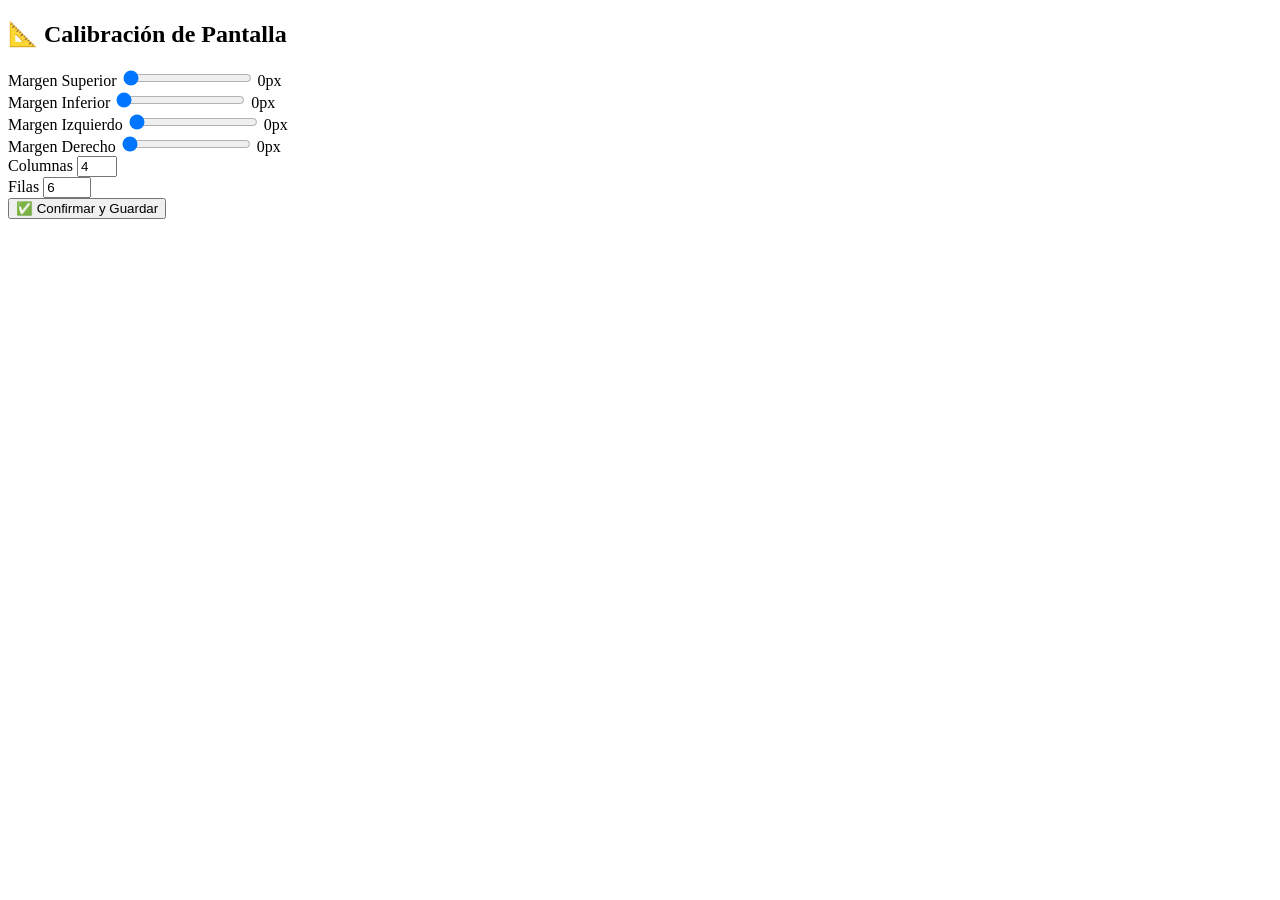
==== index.html @ 36a5e378 "Update index.html" ====
<!DOCTYPE html>
<html lang="es">
<head>
    <meta charset="UTF-8">
    <meta name="viewport" content="width=device-width, initial-scale=1.0, maximum-scale=1.0, user-scalable=no">
    <title>SO HTML — Escritorio</title>
    <link rel="stylesheet" href="css/estilos.css">
</head>
<body>

<div id="fondo"></div>
<div id="grid-lineas"></div>
<div id="limites">
    <div class="borde" id="borde-sup"></div>
    <div class="borde" id="borde-inf"></div>
    <div class="borde" id="borde-izq"></div>
    <div class="borde" id="borde-der"></div>
</div>

<div id="panel-calib">
    <h2>📐 Calibración de Pantalla</h2>
    <div class="fila">
        <label>Margen Superior</label>
        <input type="range" id="m-sup" min="0" max="150" value="0">
        <span class="valor" id="v-sup">0px</span>
    </div>
    <div class="fila">
        <label>Margen Inferior</label>
        <input type="range" id="m-inf" min="0" max="150" value="0">
        <span class="valor" id="v-inf">0px</span>
    </div>
    <div class="fila">
        <label>Margen Izquierdo</label>
        <input type="range" id="m-izq" min="0" max="150" value="0">
        <span class="valor" id="v-izq">0px</span>
    </div>
    <div class="fila">
        <label>Margen Derecho</label>
        <input type="range" id="m-der" min="0" max="150" value="0">
        <span class="valor" id="v-der">0px</span>
    </div>
    <div class="fila-num">
        <label>Columnas</label>
        <input type="number" id="cols" value="4" min="2" max="8">
    </div>
    <div class="fila-num">
        <label>Filas</label>
        <input type="number" id="filas" value="6" min="3" max="10">
    </div>
    <button class="btn-primario" onclick="aplicarCalib()">✅ Confirmar y Guardar</button>
</div>

<div id="escritorio"></div>
<div id="indicadores-paginas" class="oculto"></div>

<script src="js/app.js"></script>
</body>
</html>
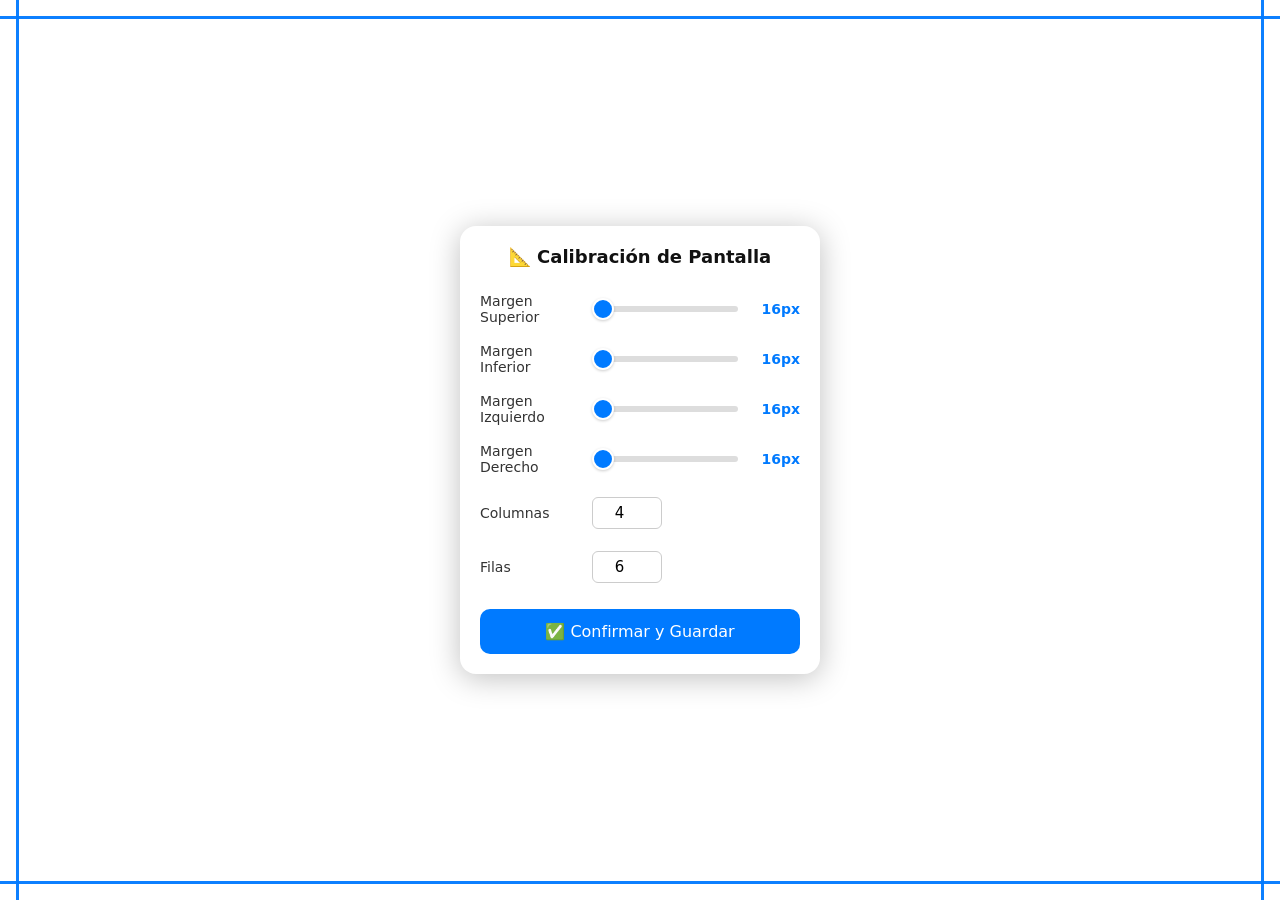
==== commit d09ffed9: "Update index.html" ====
--- a/index.html
+++ b/index.html
@@ -4,7 +4,7 @@
     <meta charset="UTF-8">
     <meta name="viewport" content="width=device-width, initial-scale=1.0, maximum-scale=1.0, user-scalable=no">
     <title>SO HTML — Escritorio</title>
-    <link rel="stylesheet" href="css/estilos.css">
+    <link rel="stylesheet" href="estilos.css">
 </head>
 <body>
 
@@ -53,6 +53,6 @@
 <div id="escritorio"></div>
 <div id="indicadores-paginas" class="oculto"></div>
 
-<script src="js/app.js"></script>
+<script src="app.js"></script>
 </body>
 </html>
--- a/estilos.css
+++ b/estilos.css
@@ -0,0 +1,98 @@
+*{margin:0;padding:0;box-sizing:border-box;font-family:system-ui,-apple-system,sans-serif}
+html,body{height:100%;overflow:hidden;background:#fff}
+*{-webkit-tap-highlight-color:transparent !important;user-select:none}
+
+#fondo{position:fixed;inset:0;z-index:-1;background:#fff}
+
+#grid-lineas{position:absolute;inset:0;pointer-events:none;z-index:2;display:none}
+#grid-lineas.mostrar{display:block}
+.linea-col{position:absolute;top:0;bottom:0;width:1px;background:#007aff;opacity:0.7}
+.linea-fila{position:absolute;left:0;right:0;height:1px;background:#007aff;opacity:0.7}
+
+#limites{position:fixed;inset:0;pointer-events:none;z-index:3;display:none}
+#limites.mostrar{display:block}
+.borde{position:absolute;background:#007aff;opacity:0.95}
+#borde-sup{left:0;right:0;top:0;height:3px}
+#borde-inf{left:0;right:0;bottom:0;height:3px}
+#borde-izq{top:0;bottom:0;left:0;width:3px}
+#borde-der{top:0;bottom:0;right:0;width:3px}
+
+#panel-calib{position:fixed;top:50%;left:50%;transform:translate(-50%,-50%);width:90%;max-width:360px;background:#fff;border-radius:16px;box-shadow:0 4px 30px rgba(0,0,0,0.25);padding:20px;z-index:100;display:none;flex-direction:column;gap:18px}
+#panel-calib.mostrar{display:flex}
+#panel-calib h2{font-size:18px;text-align:center;color:#111;margin-bottom:8px}
+.fila{display:flex;align-items:center;gap:12px}
+.fila label{width:100px;font-size:14px;color:#333;flex-shrink:0}
+.fila input[type="range"]{flex:1;height:6px;-webkit-appearance:none;background:#ddd;border-radius:3px;outline:none;cursor:pointer}
+.fila input[type="range"]::-webkit-slider-thumb{-webkit-appearance:none;width:22px;height:22px;border-radius:50%;background:#007aff;cursor:pointer;border:2px solid #fff;box-shadow:0 1px 3px rgba(0,0,0,0.2)}
+.fila .valor{width:50px;text-align:right;font-size:14px;color:#007aff;font-weight:600}
+.fila-num{display:flex;align-items:center;gap:12px;margin-top:4px}
+.fila-num label{width:100px;font-size:14px;color:#333}
+.fila-num input{width:70px;padding:6px;border:1px solid #ccc;border-radius:6px;text-align:center;font-size:15px;outline:none}
+.btn-primario{background:#007aff;color:#fff;border:none;border-radius:10px;padding:13px;font-size:16px;font-weight:500;cursor:pointer;margin-top:8px;transition:opacity 0.1s}
+.btn-primario:active{opacity:0.85}
+
+/* ==================================================
+   📄 PAGINACIÓN DEL ESCRITORIO
+   ================================================== */
+#escritorio{
+    position:fixed;
+    inset:0;
+    z-index:10;
+    display:flex;
+    overflow-x:auto;
+    overflow-y:hidden;
+    scroll-snap-type:x mandatory;
+    scroll-behavior:smooth;
+    -webkit-overflow-scrolling:touch;
+    scrollbar-width:none;
+    overscroll-behavior-x:contain;
+}
+#escritorio::-webkit-scrollbar{display:none}
+
+.pagina-escritorio{
+    flex:0 0 100%;
+    width:100%;
+    height:100%;
+    display:grid;
+    gap:0;
+    scroll-snap-align:start;
+    scroll-snap-stop:always;
+}
+
+.celda{display:flex;align-items:center;justify-content:center;position:relative;border:1px solid transparent;transition:background 0.15s ease}
+.celda.destacada{background:rgba(0,122,255,0.2);border-radius:6px;border:1px solid rgba(0,122,255,0.4)}
+
+.app-icon{display:flex;flex-direction:column;align-items:center;justify-content:center;gap:4px;cursor:pointer;width:100%;height:100%;padding:4px;transform:none !important;scale:1 !important}
+.app-icon:active{background:rgba(0,0,0,0.06);border-radius:10px}
+.app-icon.moviendo{position:fixed;z-index:999;opacity:0.95;pointer-events:none;background:#fff;box-shadow:0 3px 15px rgba(0,0,0,0.15);border-radius:12px;transform:none !important;scale:1 !important;width:auto !important;height:auto !important;padding:8px}
+.app-icon .icon{font-size:32px;line-height:1;display:flex;align-items:center;justify-content:center;overflow:hidden;width:36px;height:36px;border-radius:8px}
+.app-icon .icon img{width:100%;height:100%;object-fit:cover;border-radius:8px}
+.app-icon .nombre{font-size:11px;text-align:center;color:#111}
+
+#indicadores-paginas{
+    position:fixed;
+    left:50%;
+    transform:translateX(-50%);
+    z-index:50;
+    display:flex;
+    align-items:center;
+    justify-content:center;
+    gap:7px;
+    pointer-events:auto;
+    min-height:18px;
+}
+#indicadores-paginas.oculto{display:none}
+.punto-pagina{
+    width:7px;
+    height:7px;
+    border-radius:50%;
+    border:0;
+    padding:0;
+    background:rgba(80,80,80,0.35);
+    cursor:pointer;
+    transition:transform .18s ease, background .18s ease;
+}
+.punto-pagina.activo{
+    background:rgba(20,20,20,0.82);
+    transform:scale(1.25);
+}
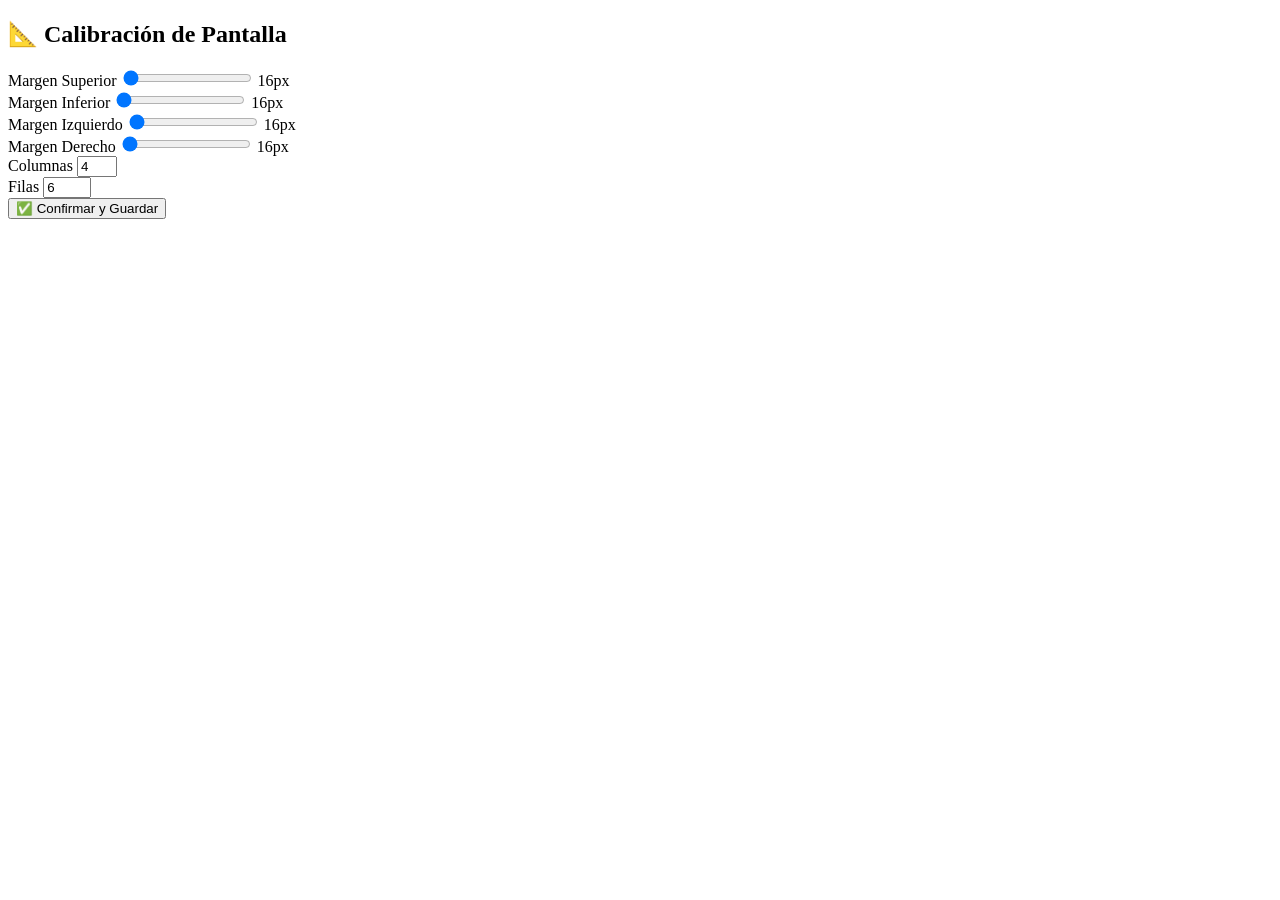
==== commit c2f8e7a8: "Update index.html" ====
--- a/index.html
+++ b/index.html
@@ -4,7 +4,7 @@
     <meta charset="UTF-8">
     <meta name="viewport" content="width=device-width, initial-scale=1.0, maximum-scale=1.0, user-scalable=no">
     <title>SO HTML — Escritorio</title>
-    <link rel="stylesheet" href="estilos.css">
+    <link rel="stylesheet" href="estilo.css">
 </head>
 <body>
 
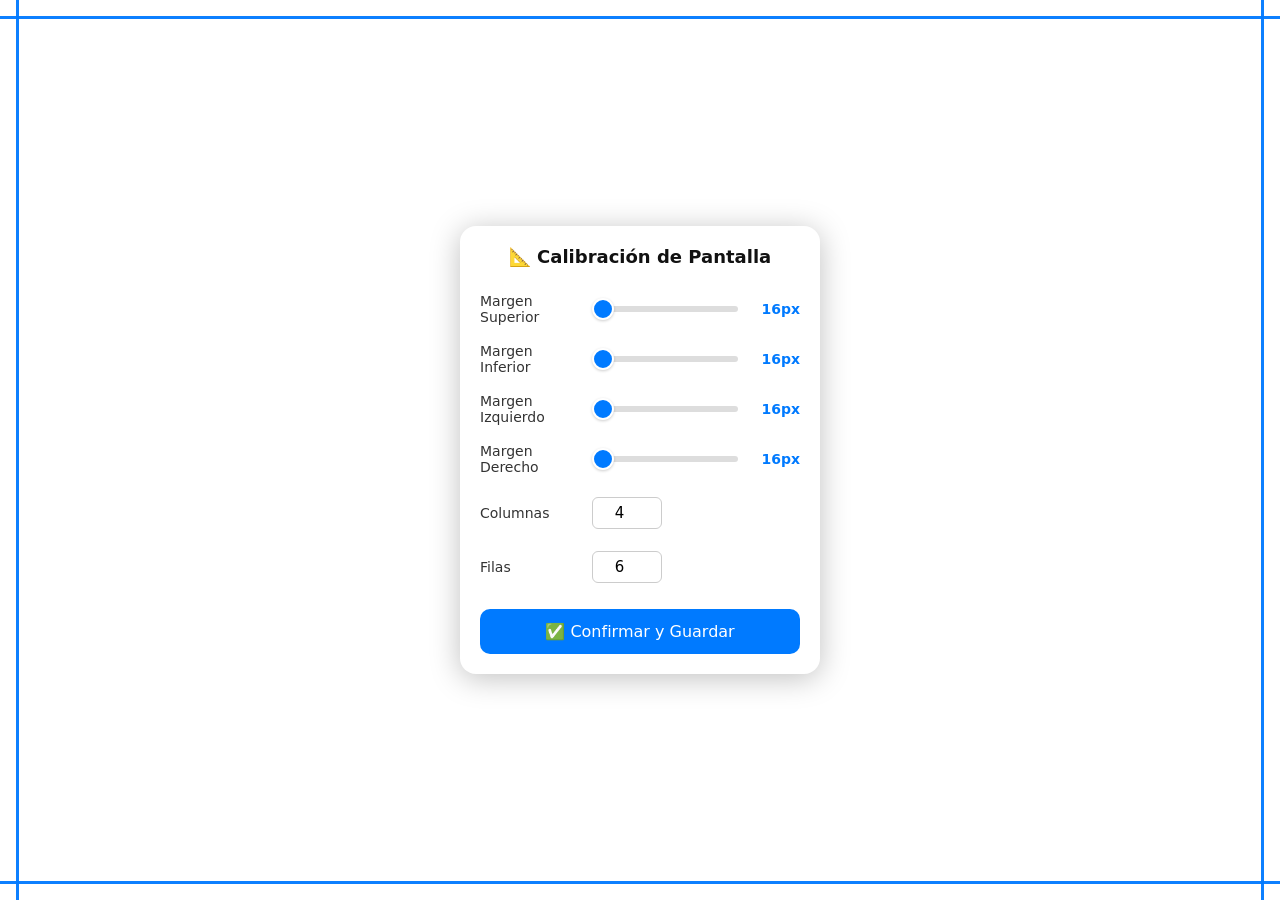
==== commit 26c9aad5: "Update index.html" ====
--- a/index.html
+++ b/index.html
@@ -4,7 +4,7 @@
     <meta charset="UTF-8">
     <meta name="viewport" content="width=device-width, initial-scale=1.0, maximum-scale=1.0, user-scalable=no">
     <title>SO HTML — Escritorio</title>
-    <link rel="stylesheet" href="estilo.css">
+    <link rel="stylesheet" href="estilos.css">
 </head>
 <body>
 
--- a/estilos.css
+++ b/estilos.css
@@ -0,0 +1,98 @@
+*{margin:0;padding:0;box-sizing:border-box;font-family:system-ui,-apple-system,sans-serif}
+html,body{height:100%;overflow:hidden;background:#fff}
+*{-webkit-tap-highlight-color:transparent !important;user-select:none}
+
+#fondo{position:fixed;inset:0;z-index:-1;background:#fff}
+
+#grid-lineas{position:absolute;inset:0;pointer-events:none;z-index:2;display:none}
+#grid-lineas.mostrar{display:block}
+.linea-col{position:absolute;top:0;bottom:0;width:1px;background:#007aff;opacity:0.7}
+.linea-fila{position:absolute;left:0;right:0;height:1px;background:#007aff;opacity:0.7}
+
+#limites{position:fixed;inset:0;pointer-events:none;z-index:3;display:none}
+#limites.mostrar{display:block}
+.borde{position:absolute;background:#007aff;opacity:0.95}
+#borde-sup{left:0;right:0;top:0;height:3px}
+#borde-inf{left:0;right:0;bottom:0;height:3px}
+#borde-izq{top:0;bottom:0;left:0;width:3px}
+#borde-der{top:0;bottom:0;right:0;width:3px}
+
+#panel-calib{position:fixed;top:50%;left:50%;transform:translate(-50%,-50%);width:90%;max-width:360px;background:#fff;border-radius:16px;box-shadow:0 4px 30px rgba(0,0,0,0.25);padding:20px;z-index:100;display:none;flex-direction:column;gap:18px}
+#panel-calib.mostrar{display:flex}
+#panel-calib h2{font-size:18px;text-align:center;color:#111;margin-bottom:8px}
+.fila{display:flex;align-items:center;gap:12px}
+.fila label{width:100px;font-size:14px;color:#333;flex-shrink:0}
+.fila input[type="range"]{flex:1;height:6px;-webkit-appearance:none;background:#ddd;border-radius:3px;outline:none;cursor:pointer}
+.fila input[type="range"]::-webkit-slider-thumb{-webkit-appearance:none;width:22px;height:22px;border-radius:50%;background:#007aff;cursor:pointer;border:2px solid #fff;box-shadow:0 1px 3px rgba(0,0,0,0.2)}
+.fila .valor{width:50px;text-align:right;font-size:14px;color:#007aff;font-weight:600}
+.fila-num{display:flex;align-items:center;gap:12px;margin-top:4px}
+.fila-num label{width:100px;font-size:14px;color:#333}
+.fila-num input{width:70px;padding:6px;border:1px solid #ccc;border-radius:6px;text-align:center;font-size:15px;outline:none}
+.btn-primario{background:#007aff;color:#fff;border:none;border-radius:10px;padding:13px;font-size:16px;font-weight:500;cursor:pointer;margin-top:8px;transition:opacity 0.1s}
+.btn-primario:active{opacity:0.85}
+
+/* ==================================================
+   📄 PAGINACIÓN DEL ESCRITORIO
+   ================================================== */
+#escritorio{
+    position:fixed;
+    inset:0;
+    z-index:10;
+    display:flex;
+    overflow-x:auto;
+    overflow-y:hidden;
+    scroll-snap-type:x mandatory;
+    scroll-behavior:smooth;
+    -webkit-overflow-scrolling:touch;
+    scrollbar-width:none;
+    overscroll-behavior-x:contain;
+}
+#escritorio::-webkit-scrollbar{display:none}
+
+.pagina-escritorio{
+    flex:0 0 100%;
+    width:100%;
+    height:100%;
+    display:grid;
+    gap:0;
+    scroll-snap-align:start;
+    scroll-snap-stop:always;
+}
+
+.celda{display:flex;align-items:center;justify-content:center;position:relative;border:1px solid transparent;transition:background 0.15s ease}
+.celda.destacada{background:rgba(0,122,255,0.2);border-radius:6px;border:1px solid rgba(0,122,255,0.4)}
+
+.app-icon{display:flex;flex-direction:column;align-items:center;justify-content:center;gap:4px;cursor:pointer;width:100%;height:100%;padding:4px;transform:none !important;scale:1 !important}
+.app-icon:active{background:rgba(0,0,0,0.06);border-radius:10px}
+.app-icon.moviendo{position:fixed;z-index:999;opacity:0.95;pointer-events:none;background:#fff;box-shadow:0 3px 15px rgba(0,0,0,0.15);border-radius:12px;transform:none !important;scale:1 !important;width:auto !important;height:auto !important;padding:8px}
+.app-icon .icon{font-size:32px;line-height:1;display:flex;align-items:center;justify-content:center;overflow:hidden;width:36px;height:36px;border-radius:8px}
+.app-icon .icon img{width:100%;height:100%;object-fit:cover;border-radius:8px}
+.app-icon .nombre{font-size:11px;text-align:center;color:#111}
+
+#indicadores-paginas{
+    position:fixed;
+    left:50%;
+    transform:translateX(-50%);
+    z-index:50;
+    display:flex;
+    align-items:center;
+    justify-content:center;
+    gap:7px;
+    pointer-events:auto;
+    min-height:18px;
+}
+#indicadores-paginas.oculto{display:none}
+.punto-pagina{
+    width:7px;
+    height:7px;
+    border-radius:50%;
+    border:0;
+    padding:0;
+    background:rgba(80,80,80,0.35);
+    cursor:pointer;
+    transition:transform .18s ease, background .18s ease;
+}
+.punto-pagina.activo{
+    background:rgba(20,20,20,0.82);
+    transform:scale(1.25);
+}
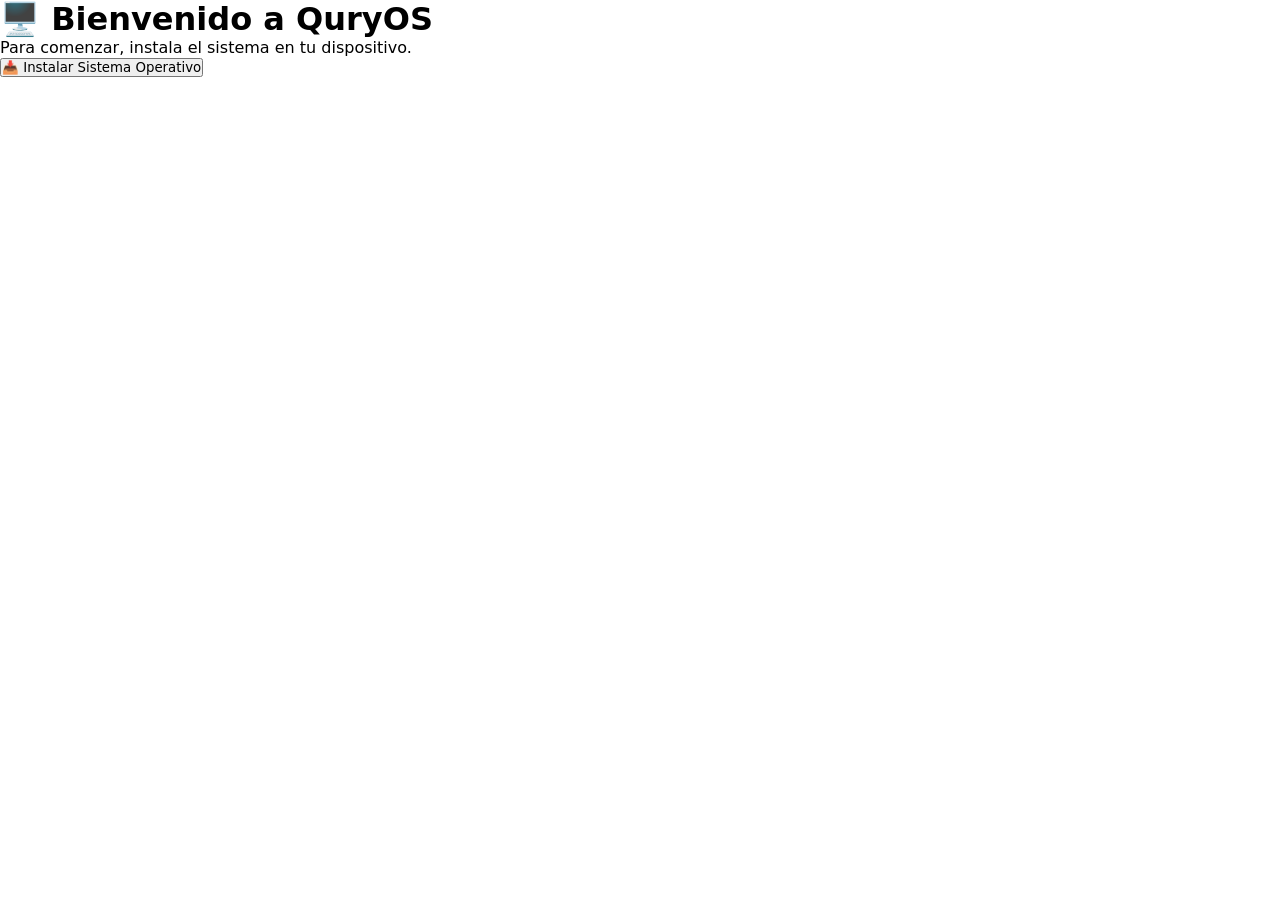
==== commit 2a4810e1: "Update index.html" ====
--- a/index.html
+++ b/index.html
@@ -8,6 +8,15 @@
 </head>
 <body>
 
+    <div id="panel-instalar">
+  <div class="caja-instalar">
+    <h1>🖥️ Bienvenido a QuryOS</h1>
+    <p>Para comenzar, instala el sistema en tu dispositivo.</p>
+    <button class="btn-instalar" onclick="instalarSistema()">📥 Instalar Sistema Operativo</button>
+  </div>
+</div>
+
+    
 <div id="fondo"></div>
 <div id="grid-lineas"></div>
 <div id="limites">
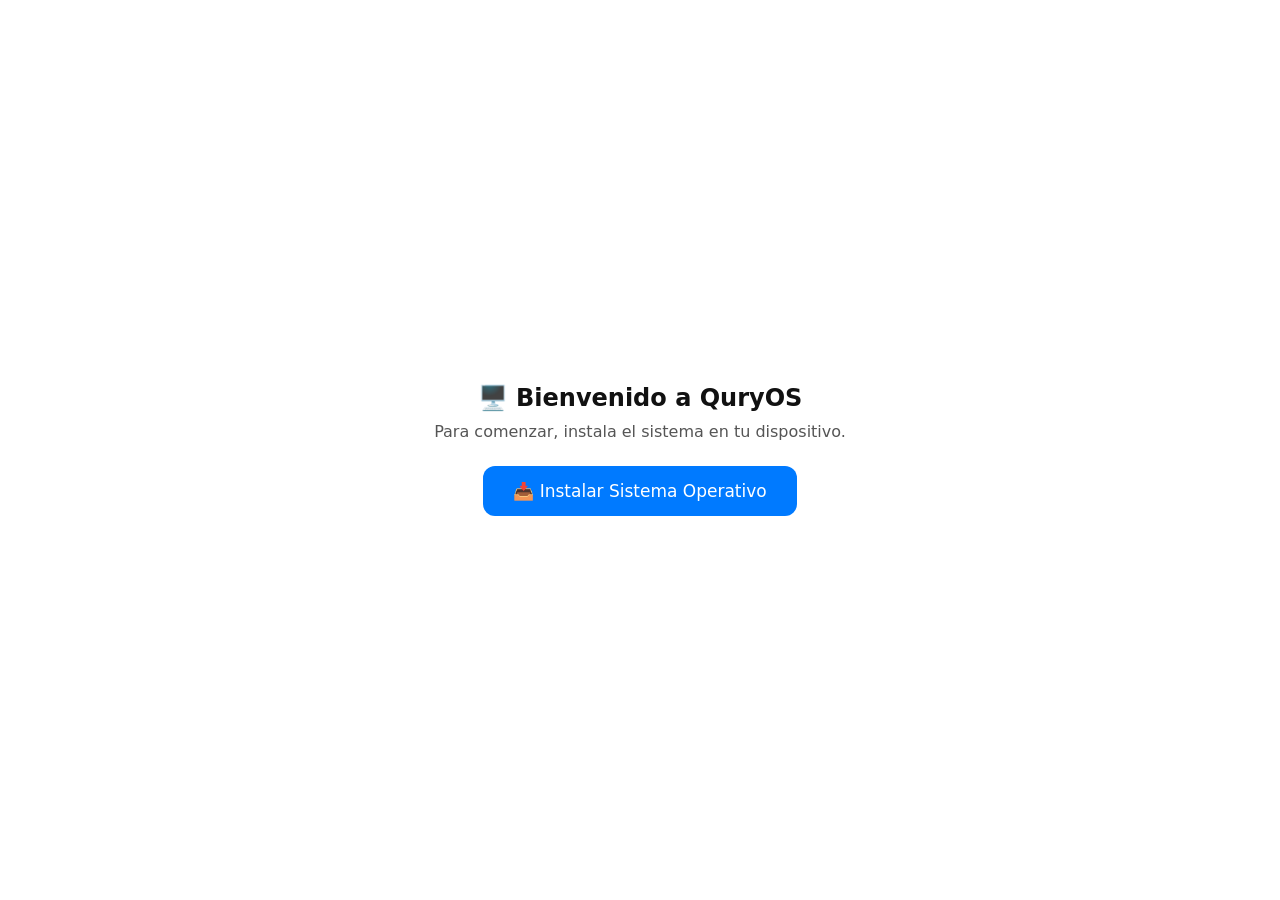
==== commit a472f7a0: "Update index.html" ====
--- a/index.html
+++ b/index.html
@@ -5,7 +5,13 @@
     <meta name="viewport" content="width=device-width, initial-scale=1.0, maximum-scale=1.0, user-scalable=no">
     <title>SO HTML — Escritorio</title>
     <link rel="stylesheet" href="estilos.css">
+    <!-- Pantalla completa sin barra del navegador -->
+<meta name="apple-mobile-web-app-capable" content="yes">
+<meta name="apple-mobile-web-app-status-bar-style" content="black-translucent">
+<meta name="mobile-web-app-capable" content="yes">
+<meta name="theme-color" content="#ffffff">
 </head>
+
 <body>
 
     <div id="panel-instalar">
--- a/estilos.css
+++ b/estilos.css
@@ -96,3 +96,39 @@
     background:rgba(20,20,20,0.82);
     transform:scale(1.25);
 }
+
+#panel-instalar{
+    position:fixed;
+    inset:0;
+    background:#fff;
+    display:flex;
+    align-items:center;
+    justify-content:center;
+    z-index:200;
+}
+.caja-instalar{
+    text-align:center;
+    padding:30px;
+}
+.caja-instalar h1{
+    font-size:24px;
+    margin-bottom:10px;
+    color:#111;
+}
+.caja-instalar p{
+    color:#555;
+    margin-bottom:25px;
+}
+.btn-instalar{
+    background:#007aff;
+    color:#fff;
+    border:none;
+    padding:15px 30px;
+    font-size:17px;
+    border-radius:12px;
+    cursor:pointer;
+    transition:transform 0.1s;
+}
+.btn-instalar:active{
+    transform:scale(0.97);
+}
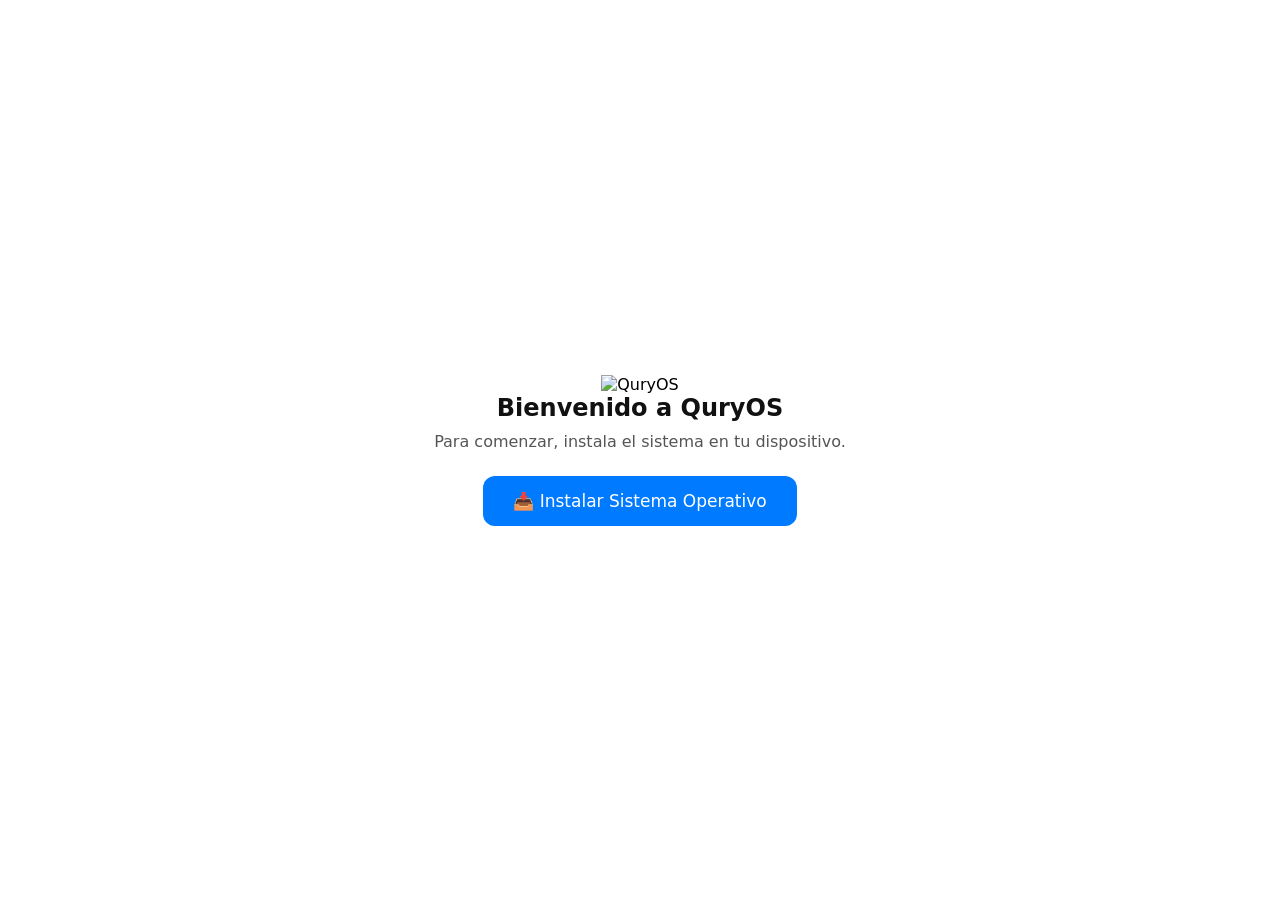
==== commit 780e494a: "Update index.html" ====
--- a/index.html
+++ b/index.html
@@ -10,18 +10,22 @@
 <meta name="apple-mobile-web-app-status-bar-style" content="black-translucent">
 <meta name="mobile-web-app-capable" content="yes">
 <meta name="theme-color" content="#ffffff">
+    <!-- Tu logo como icono y pantalla de inicio -->
+<link rel="icon" sizes="192x192" href="TU-LOGO.png">
+<link rel="apple-touch-icon" sizes="180x180" href="TU-LOGO.png">
+
 </head>
 
 <body>
 
     <div id="panel-instalar">
   <div class="caja-instalar">
-    <h1>🖥️ Bienvenido a QuryOS</h1>
+    <img src="TU-LOGO.png" alt="QuryOS" class="logo-instalar">
+    <h1>Bienvenido a QuryOS</h1>
     <p>Para comenzar, instala el sistema en tu dispositivo.</p>
     <button class="btn-instalar" onclick="instalarSistema()">📥 Instalar Sistema Operativo</button>
   </div>
-</div>
-
+    </div>
     
 <div id="fondo"></div>
 <div id="grid-lineas"></div>
--- a/estilos.css
+++ b/estilos.css
@@ -1,5 +1,6 @@
 *{margin:0;padding:0;box-sizing:border-box;font-family:system-ui,-apple-system,sans-serif}
-html,body{height:100%;overflow:hidden;background:#fff}
+html,body{height:100%;height:100vh;width:100%;position:fixed;overflow:hidden;background:#fff}
+
 *{-webkit-tap-highlight-color:transparent !important;user-select:none}
 
 #fondo{position:fixed;inset:0;z-index:-1;background:#fff}
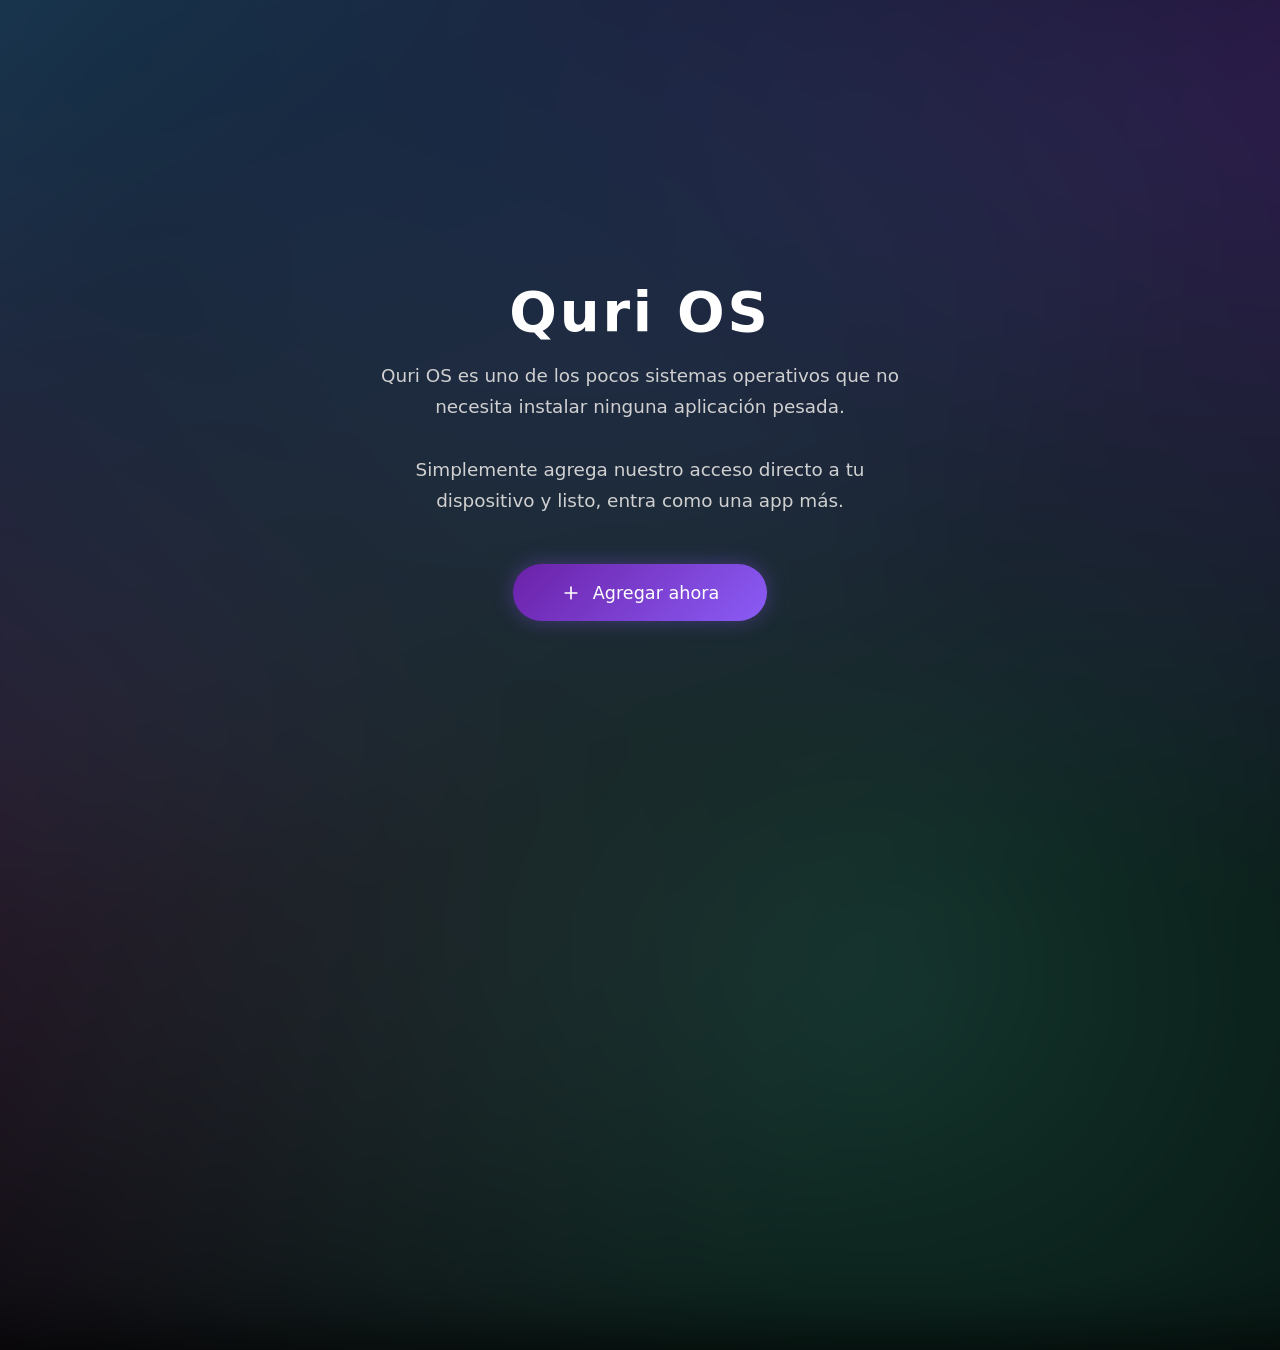
==== commit b6a70c19: "Update index.html" ====
--- a/index.html
+++ b/index.html
@@ -1,77 +1,220 @@
 <!DOCTYPE html>
 <html lang="es">
 <head>
-    <meta charset="UTF-8">
-    <meta name="viewport" content="width=device-width, initial-scale=1.0, maximum-scale=1.0, user-scalable=no">
-    <title>SO HTML — Escritorio</title>
-    <link rel="stylesheet" href="estilos.css">
-    <!-- Pantalla completa sin barra del navegador -->
-<meta name="apple-mobile-web-app-capable" content="yes">
-<meta name="apple-mobile-web-app-status-bar-style" content="black-translucent">
-<meta name="mobile-web-app-capable" content="yes">
-<meta name="theme-color" content="#ffffff">
-    <!-- Tu logo como icono y pantalla de inicio -->
-<link rel="icon" sizes="192x192" href="TU-LOGO.png">
-<link rel="apple-touch-icon" sizes="180x180" href="TU-LOGO.png">
-
+  <meta charset="UTF-8">
+  <meta name="viewport" content="width=device-width, initial-scale=1.0">
+  <title>Quri OS</title>
+  <link rel="manifest" href="manifest.json">
+  <style>
+    *{margin:0; padding:0; box-sizing:border-box; font-family:system-ui, -apple-system, sans-serif;}
+
+    body{
+      background: #000;
+      color: #fff;
+      min-height: 100vh;
+      display: flex;
+      flex-direction: column;
+      align-items: center;
+      justify-content: center;
+      padding: 2rem;
+      text-align: center;
+      position: relative;
+      overflow: hidden;
+    }
+
+    /* Fondo con AURORAS animadas */
+    .aurora{
+      position: absolute;
+      width: 200%;
+      height: 200%;
+      top: -50%;
+      left: -50%;
+      background: 
+        radial-gradient(ellipse at 20% 20%, rgba(79, 172, 254, 0.35) 0%, transparent 50%),
+        radial-gradient(ellipse at 80% 30%, rgba(150, 93, 255, 0.3) 0%, transparent 45%),
+        radial-gradient(ellipse at 60% 80%, rgba(72, 207, 172, 0.25) 0%, transparent 50%),
+        radial-gradient(ellipse at 10% 70%, rgba(238, 118, 232, 0.2) 0%, transparent 45%);
+      animation: auroraMovimiento 15s ease-in-out infinite alternate;
+      z-index: 0;
+      filter: blur(40px);
+    }
+    @keyframes auroraMovimiento {
+      0% { transform: translate(0, 0) rotate(0deg); }
+      50% { transform: translate(5%, -5%) rotate(5deg); }
+      100% { transform: translate(-5%, 5%) rotate(-5deg); }
+    }
+
+    .contenido{
+      position: relative;
+      z-index: 1;
+    }
+
+    h1{
+      font-size: 3.5rem;
+      font-weight: 700;
+      margin-bottom: 1rem;
+      letter-spacing: 0.05em;
+    }
+    .subtitulo{
+      font-size: 1.15rem;
+      color: #d0d0d0;
+      max-width: 520px;
+      margin-bottom: 3rem;
+      line-height: 1.7;
+    }
+
+    /* Botón MORADO con esquinas MUY redondeadas */
+    .boton{
+      background: linear-gradient(135deg, #6B21A8, #8B5CF6);
+      color: white;
+      border: none;
+      padding: 1.15rem 3rem;
+      font-size: 1.1rem;
+      border-radius: 9999px;
+      cursor: pointer;
+      transition: all .3s ease;
+      display: inline-flex;
+      align-items: center;
+      gap: 0.75rem;
+      box-shadow: 0 0 20px rgba(139, 92, 246, 0.35);
+    }
+    .boton:hover{
+      transform: scale(1.05);
+      box-shadow: 0 0 30px rgba(139, 92, 246, 0.5);
+      background: linear-gradient(135deg, #7C3AED, #A78BFA);
+    }
+
+    .oculto{display: none !important;}
+
+    /* Tarjetas de launchers */
+    .launchers{
+      display: grid;
+      grid-template-columns: repeat(auto-fit, minmax(200px, 1fr));
+      gap: 1.5rem;
+      max-width: 820px;
+      width: 100%;
+      margin-top: 2.5rem;
+    }
+    .launcher-card{
+      background: rgba(25, 25, 35, 0.6);
+      border: 2px solid rgba(99, 102, 241, 0.25);
+      border-radius: 20px;
+      padding: 2rem 1.25rem;
+      cursor: pointer;
+      transition: all .3s ease;
+      backdrop-filter: blur(10px);
+    }
+    .launcher-card:hover{
+      border-color: #8B5CF6;
+      transform: translateY(-6px);
+      box-shadow: 0 10px 30px rgba(139, 92, 246, 0.15);
+    }
+    .launcher-card h3{font-size: 1.2rem; margin-bottom: 0.5rem;}
+    .launcher-card p{color: #94a3b8; font-size: 0.9rem;}
+
+    .cambiar{
+      margin-top: 2rem;
+      color: #94a3b8;
+      cursor: pointer;
+      text-decoration: underline;
+      font-size: 0.9rem;
+    }
+    .cambiar:hover{color: #c4b5fd;}
+  </style>
 </head>
-
 <body>
 
-    <div id="panel-instalar">
-  <div class="caja-instalar">
-    <img src="TU-LOGO.png" alt="QuryOS" class="logo-instalar">
-    <h1>Bienvenido a QuryOS</h1>
-    <p>Para comenzar, instala el sistema en tu dispositivo.</p>
-    <button class="btn-instalar" onclick="instalarSistema()">📥 Instalar Sistema Operativo</button>
+  <div class="aurora"></div>
+
+  <div class="contenido">
+    <div id="pantalla-instala">
+      <h1>Quri OS</h1>
+      <p class="subtitulo">
+        Quri OS es uno de los pocos sistemas operativos que no necesita instalar ninguna aplicación pesada.
+        <br><br>
+        Simplemente agrega nuestro acceso directo a tu dispositivo y listo, entra como una app más.
+      </p>
+      <button id="btn-instalar" class="boton">
+        <svg width="20" height="20" viewBox="0 0 24 24" fill="none" stroke="currentColor" stroke-width="2" stroke-linecap="round" stroke-linejoin="round">
+          <path d="M12 5v14M5 12h14"/>
+        </svg>
+        Agregar ahora
+      </button>
+    </div>
+
+    <div id="pantalla-elegir" class="oculto">
+      <h1>Elige tu estilo</h1>
+      <p class="subtitulo">Selecciona la interfaz que más te guste</p>
+      <div class="launchers">
+        <div class="launcher-card" data-launcher="clasico">
+          <h3>Clásico</h3>
+          <p>Estilo tradicional y familiar</p>
+        </div>
+        <div class="launcher-card" data-launcher="moderno">
+          <h3>Moderno</h3>
+          <p>Diseño limpio y actual</p>
+        </div>
+        <div class="launcher-card" data-launcher="minimalista">
+          <h3>Minimalista</h3>
+          <p>Sencillo, ligero y rápido</p>
+        </div>
+        <div class="launcher-card" data-launcher="avanzado">
+          <h3>Avanzado</h3>
+          <p>Todas las funciones completas</p>
+        </div>
+      </div>
+      <p class="cambiar" id="btn-cambiar">Cambiar de interfaz más tarde</p>
+    </div>
   </div>
-    </div>
-    
-<div id="fondo"></div>
-<div id="grid-lineas"></div>
-<div id="limites">
-    <div class="borde" id="borde-sup"></div>
-    <div class="borde" id="borde-inf"></div>
-    <div class="borde" id="borde-izq"></div>
-    <div class="borde" id="borde-der"></div>
-</div>
-
-<div id="panel-calib">
-    <h2>📐 Calibración de Pantalla</h2>
-    <div class="fila">
-        <label>Margen Superior</label>
-        <input type="range" id="m-sup" min="0" max="150" value="0">
-        <span class="valor" id="v-sup">0px</span>
-    </div>
-    <div class="fila">
-        <label>Margen Inferior</label>
-        <input type="range" id="m-inf" min="0" max="150" value="0">
-        <span class="valor" id="v-inf">0px</span>
-    </div>
-    <div class="fila">
-        <label>Margen Izquierdo</label>
-        <input type="range" id="m-izq" min="0" max="150" value="0">
-        <span class="valor" id="v-izq">0px</span>
-    </div>
-    <div class="fila">
-        <label>Margen Derecho</label>
-        <input type="range" id="m-der" min="0" max="150" value="0">
-        <span class="valor" id="v-der">0px</span>
-    </div>
-    <div class="fila-num">
-        <label>Columnas</label>
-        <input type="number" id="cols" value="4" min="2" max="8">
-    </div>
-    <div class="fila-num">
-        <label>Filas</label>
-        <input type="number" id="filas" value="6" min="3" max="10">
-    </div>
-    <button class="btn-primario" onclick="aplicarCalib()">✅ Confirmar y Guardar</button>
-</div>
-
-<div id="escritorio"></div>
-<div id="indicadores-paginas" class="oculto"></div>
-
-<script src="app.js"></script>
+
+<script>
+let eventoInstalacion = null;
+
+window.addEventListener('load', () => {
+  const yaInstalado = localStorage.getItem('qurios_instalado');
+  const launcherElegido = localStorage.getItem('qurios_launcher');
+
+  if (yaInstalado === 'si') {
+    document.getElementById('pantalla-instala').classList.add('oculto');
+    document.getElementById('pantalla-elegir').classList.remove('oculto');
+    if (launcherElegido) irALauncher(launcherElegido);
+  }
+});
+
+window.addEventListener('beforeinstallprompt', (e) => {
+  e.preventDefault();
+  eventoInstalacion = e;
+});
+
+document.getElementById('btn-instalar').addEventListener('click', async () => {
+  if (!eventoInstalacion) {
+    alert('Ve al menú del navegador → "Agregar a pantalla de inicio"');
+    return;
+  }
+  const resultado = await eventoInstalacion.prompt();
+  if (resultado.outcome === 'accepted') {
+    localStorage.setItem('qurios_instalado', 'si');
+    document.getElementById('pantalla-instala').classList.add('oculto');
+    document.getElementById('pantalla-elegir').classList.remove('oculto');
+  }
+});
+
+document.querySelectorAll('.launcher-card').forEach(tarjeta => {
+  tarjeta.addEventListener('click', () => {
+    const nombre = tarjeta.dataset.launcher;
+    localStorage.setItem('qurios_launcher', nombre);
+    irALauncher(nombre);
+  });
+});
+
+function irALauncher(nombre) {
+  window.location.href = `launcher-${nombre}.html`;
+}
+
+document.getElementById('btn-cambiar').addEventListener('click', () => {
+  localStorage.removeItem('qurios_launcher');
+  alert('Podrás elegir otra interfaz la próxima vez que entres ✅');
+});
+</script>
 </body>
 </html>
